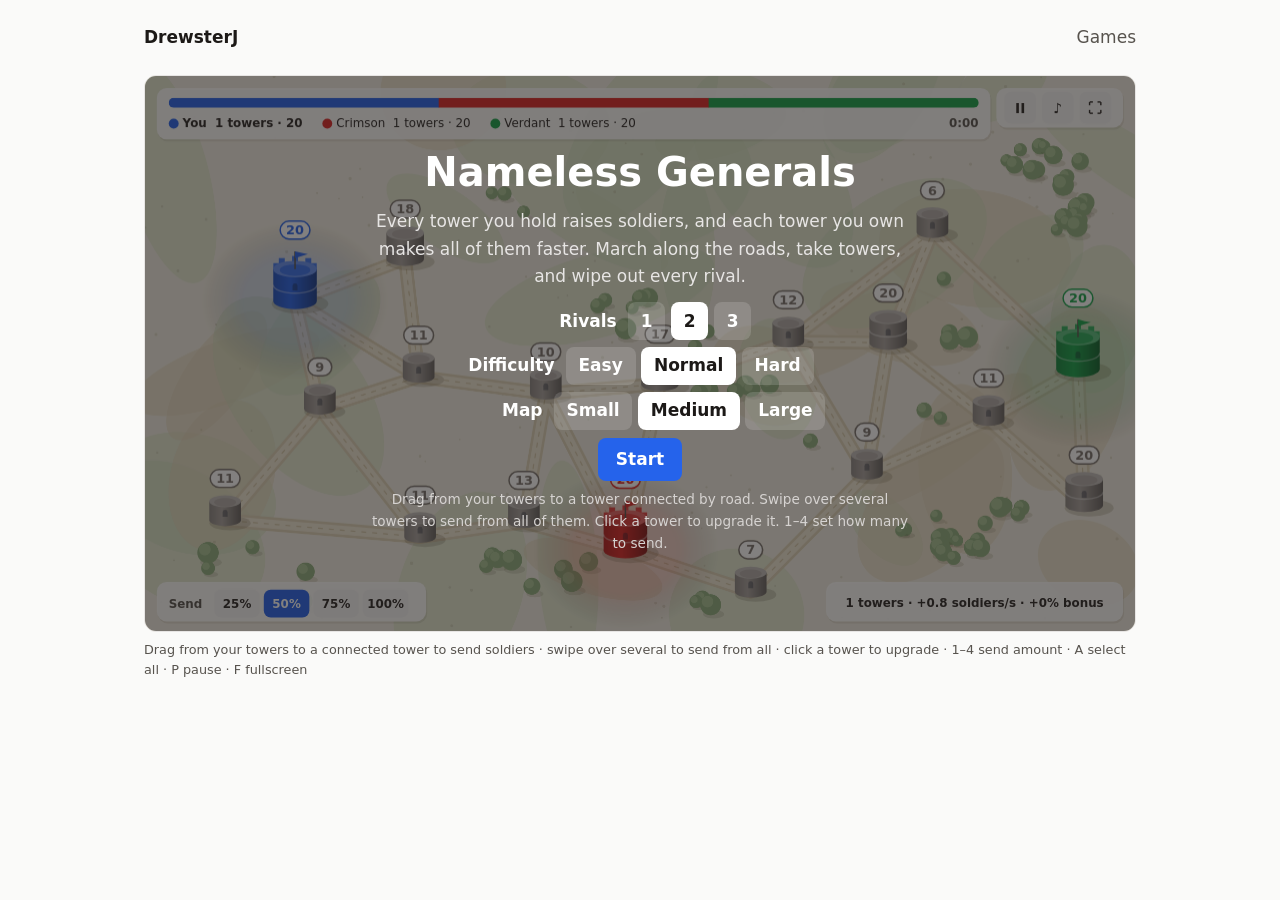
==== games/nameless-generals/index.html @ 7ff214dc "Add Nameless Generals, a real-time tower conquest game Towers joined by roads raise soldiers, faster" ====
<!doctype html>
<html lang="en">
<head>
  <meta charset="utf-8">
  <meta name="viewport" content="width=device-width, initial-scale=1">
  <title>Nameless Generals · DrewsterJ</title>
  <meta name="description" content="Nameless Generals: take towers, raise soldiers, and march them along the roads to conquer the map.">
  <link rel="icon" href="../../favicon.svg" type="image/svg+xml">
  <link rel="stylesheet" href="../../style.css">
  <link rel="stylesheet" href="game.css">
</head>
<body>
  <header class="site-header nw-header">
    <a class="brand" href="../../">DrewsterJ</a>
    <nav>
      <a href="../../#games">Games</a>
    </nav>
  </header>

  <main class="nw">
    <div id="stage" class="nw-stage">
      <canvas id="game" aria-label="Nameless Generals. Drag from your towers to a connected tower to send soldiers. P pauses."></canvas>
      <div id="overlay" class="nw-overlay"></div>
    </div>
    <p class="nw-hint">Drag from your towers to a connected tower to send soldiers · swipe over several to send from all · click a tower to upgrade · 1–4 send amount · A select all · P pause · F fullscreen</p>
  </main>

  <script src="game.js"></script>
</body>
</html>
---- style.css ----
:root {
  --bg: #fafaf9;
  --fg: #1c1917;
  --muted: #57534e;
  --accent: #2563eb;
  --on-accent: #ffffff;
  --card: #ffffff;
  --border: #e7e5e4;
  --max: 44rem;
}

@media (prefers-color-scheme: dark) {
  :root {
    --bg: #111110;
    --fg: #f5f5f4;
    --muted: #a8a29e;
    --accent: #60a5fa;
    --on-accent: #0b1220;
    --card: #1c1b1a;
    --border: #2e2c2a;
  }
}

*,
*::before,
*::after {
  box-sizing: border-box;
}

html {
  scroll-behavior: smooth;
}

body {
  margin: 0;
  background: var(--bg);
  color: var(--fg);
  font-family: system-ui, -apple-system, "Segoe UI", Roboto, sans-serif;
  font-size: 1.0625rem;
  line-height: 1.6;
}

a {
  color: var(--accent);
  text-decoration-thickness: 1px;
  text-underline-offset: 3px;
}

.site-header,
main,
.site-footer {
  max-width: var(--max);
  margin: 0 auto;
  padding: 0 1rem;
}

.site-header {
  display: flex;
  flex-wrap: wrap;
  gap: 1rem;
  align-items: center;
  justify-content: space-between;
  padding-top: 1.5rem;
  padding-bottom: 1.5rem;
}

.brand {
  color: var(--fg);
  font-weight: 700;
  text-decoration: none;
}

nav {
  display: flex;
  gap: 1.25rem;
}

nav a {
  color: var(--muted);
  text-decoration: none;
}

nav a:hover {
  color: var(--fg);
}

section {
  padding: 2rem 0;
}

.hero {
  padding-top: 4rem;
}

h1 {
  font-size: clamp(2rem, 6vw, 3rem);
  line-height: 1.1;
  margin: 0 0 1rem;
}

h2 {
  font-size: 1.25rem;
  margin: 0 0 1rem;
}

h3 {
  font-size: 1.05rem;
  margin: 0 0 0.25rem;
}

.lede {
  color: var(--muted);
  font-size: 1.2rem;
  margin: 0;
}

.section-head p {
  color: var(--muted);
  margin: -0.5rem 0 1.25rem;
}

.games {
  list-style: none;
  padding: 0;
  margin: 0;
  display: grid;
  gap: 1rem;
  grid-template-columns: repeat(auto-fill, minmax(12.5rem, 1fr));
}

.game {
  display: flex;
  flex-direction: column;
  height: 100%;
  background: var(--card);
  border: 1px solid var(--border);
  border-radius: 0.75rem;
  overflow: hidden;
  color: inherit;
  text-decoration: none;
  transition: transform 0.2s ease, box-shadow 0.2s ease, border-color 0.2s ease;
}

.game:hover,
.game:focus-visible {
  transform: translateY(-2px);
  border-color: var(--accent);
  box-shadow: 0 10px 22px -12px rgb(0 0 0 / 0.35);
}

.game:focus-visible {
  outline: 2px solid var(--accent);
  outline-offset: 3px;
}

.game-thumb {
  position: relative;
  overflow: hidden;
  background: #111;
  aspect-ratio: 16 / 9;
}

.game-thumb img {
  display: block;
  width: 100%;
  height: 100%;
  object-fit: cover;
  object-position: center 75%;
  transition: transform 0.4s ease;
}

.game:hover .game-thumb img {
  transform: scale(1.05);
}

.badge {
  position: absolute;
  top: 0.5rem;
  left: 0.5rem;
  padding: 0.1rem 0.45rem;
  border-radius: 999px;
  background: rgb(0 0 0 / 0.65);
  color: #fef3c7;
  font-size: 0.68rem;
  font-weight: 600;
  letter-spacing: 0.02em;
}

.game-body {
  display: flex;
  flex-direction: column;
  flex: 1;
  gap: 0.4rem;
  padding: 0.75rem 0.85rem 0.85rem;
}

.game-body h3 {
  font-size: 1.05rem;
  margin: 0;
}

.game-body p {
  margin: 0;
  color: var(--muted);
  font-size: 0.85rem;
  line-height: 1.45;
  display: -webkit-box;
  -webkit-line-clamp: 3;
  -webkit-box-orient: vertical;
  overflow: hidden;
}

.tags {
  list-style: none;
  padding: 0;
  margin: 0;
  display: flex;
  flex-wrap: wrap;
  gap: 0.3rem;
}

.tags li {
  padding: 0 0.45rem;
  border-radius: 999px;
  border: 1px solid var(--border);
  color: var(--muted);
  font-size: 0.68rem;
  font-weight: 600;
}

.play {
  margin-top: auto;
  padding-top: 0.25rem;
  color: var(--accent);
  font-weight: 600;
  font-size: 0.85rem;
}

@media (prefers-reduced-motion: reduce) {
  .game,
  .game-thumb img {
    transition: none;
  }

  .game:hover,
  .game:hover .game-thumb img {
    transform: none;
  }
}

.links {
  list-style: none;
  padding: 0;
  margin: 0;
  display: flex;
  flex-wrap: wrap;
  gap: 1.25rem;
}

.site-footer {
  border-top: 1px solid var(--border);
  color: var(--muted);
  font-size: 0.9rem;
  margin-top: 2rem;
  padding-top: 1.5rem;
  padding-bottom: 2rem;
}
---- games/nameless-generals/game.css ----
.nw-header,
.nw {
  max-width: 64rem;
}

.nw {
  margin: 0 auto;
  padding: 0 1rem 2rem;
  -webkit-user-select: none;
  user-select: none;
}

.nw-stage {
  position: relative;
  border-radius: 0.75rem;
  overflow: hidden;
  border: 1px solid var(--border);
  background: #000;
}

.nw-stage canvas {
  display: block;
  width: 100%;
  aspect-ratio: 1000 / 560;
  touch-action: manipulation;
}

/* Fullscreen: letterbox the canvas at its aspect ratio. */
.nw-stage:fullscreen {
  display: flex;
  align-items: center;
  justify-content: center;
  border: 0;
  border-radius: 0;
}

.nw-stage:fullscreen canvas {
  width: min(100vw, 178.57vh);
}

.nw-hint {
  margin: 0.5rem 0 0;
  font-size: 0.8rem;
  color: var(--muted);
}

.nw-overlay {
  position: absolute;
  inset: 0;
  display: none;
  align-items: center;
  justify-content: center;
  padding: 1rem;
  background: rgb(0 0 0 / 0.6);
  color: #fff;
  text-align: center;
  overflow-y: auto;
}

.nw-overlay.open {
  display: flex;
}

.nw-overlay h2 {
  font-size: clamp(1.5rem, 5vw, 2.5rem);
  margin: 0 0 0.25rem;
}

.nw-overlay p {
  margin: 0.25rem 0 0.75rem;
  color: #e7e5e4;
}

.nw-overlay .row {
  display: flex;
  flex-wrap: wrap;
  justify-content: center;
  gap: 0.5rem;
  margin: 0.5rem 0;
}

.nw-overlay button {
  font: inherit;
  padding: 0.5rem 1.1rem;
  font-weight: 600;
  background: #fff;
  color: #1c1917;
  border: 0;
  border-radius: 0.5rem;
  cursor: pointer;
}

.nw-overlay button.primary {
  background: var(--accent);
  color: #fff;
}

.nw-overlay .help {
  font-size: 0.85rem;
  color: #d6d3d1;
}

/* Nameless Generals: a light board. */
.nw-stage {
  background: #f1ede2;
}

.nw-overlay {
  background: rgb(28 25 23 / 0.55);
}

.nw-overlay button.primary {
  background: #2563eb;
}

.ng-panel {
  width: 100%;
  max-width: 34rem;
  margin: auto;
}

.ng-opt {
  display: flex;
  flex-wrap: wrap;
  align-items: center;
  justify-content: center;
  gap: 0.35rem;
  margin: 0.4rem 0;
}

.ng-opt span {
  min-width: 5.5rem;
  text-align: right;
  margin-right: 0.35rem;
  font-weight: 600;
}

.nw-overlay .ng-opt button {
  padding: 0.35rem 0.8rem;
  background: rgb(255 255 255 / 0.15);
  color: #fff;
}

.nw-overlay .ng-opt button.on {
  background: #fff;
  color: #1c1917;
}
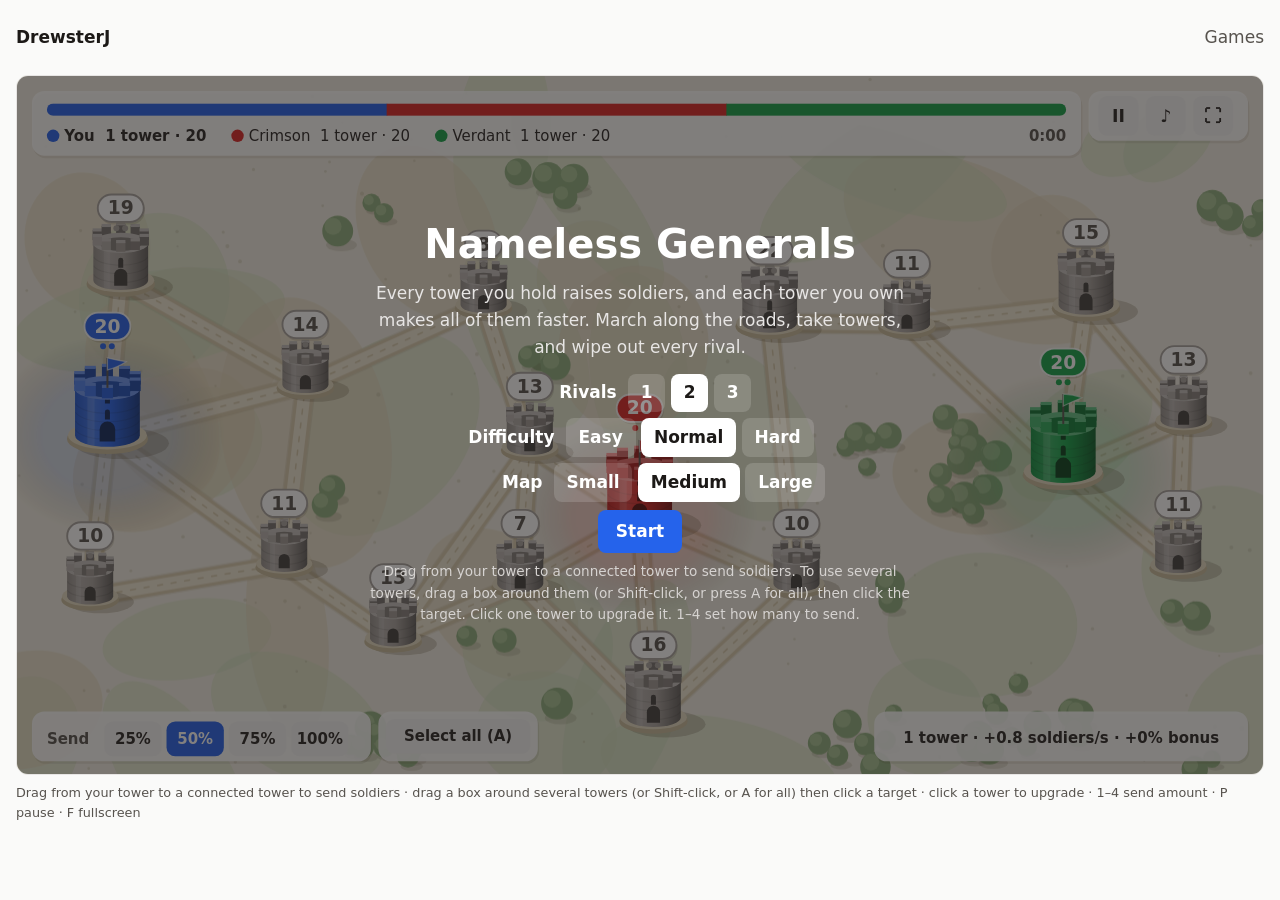
==== commit 3978aa21: "Nameless Generals: bigger, sharper, and easier group selection - The game now grows to fit the windo" ====
--- a/games/nameless-generals/index.html
+++ b/games/nameless-generals/index.html
@@ -22,7 +22,7 @@
       <canvas id="game" aria-label="Nameless Generals. Drag from your towers to a connected tower to send soldiers. P pauses."></canvas>
       <div id="overlay" class="nw-overlay"></div>
     </div>
-    <p class="nw-hint">Drag from your towers to a connected tower to send soldiers · swipe over several to send from all · click a tower to upgrade · 1–4 send amount · A select all · P pause · F fullscreen</p>
+    <p class="nw-hint">Drag from your tower to a connected tower to send soldiers · drag a box around several towers (or Shift-click, or A for all) then click a target · click a tower to upgrade · 1–4 send amount · P pause · F fullscreen</p>
   </main>
 
   <script src="game.js"></script>
--- a/games/nameless-generals/game.css
+++ b/games/nameless-generals/game.css
@@ -145,3 +145,10 @@
   background: #fff;
   color: #1c1917;
 }
+
+/* Use as much of the window as fits: the full width, or as wide as the
+   window's height allows at the game's 1000:560 shape. */
+.nw-header,
+.nw {
+  max-width: max(64rem, min(100%, calc((100vh - 9rem) * 1000 / 560 + 2rem)));
+}
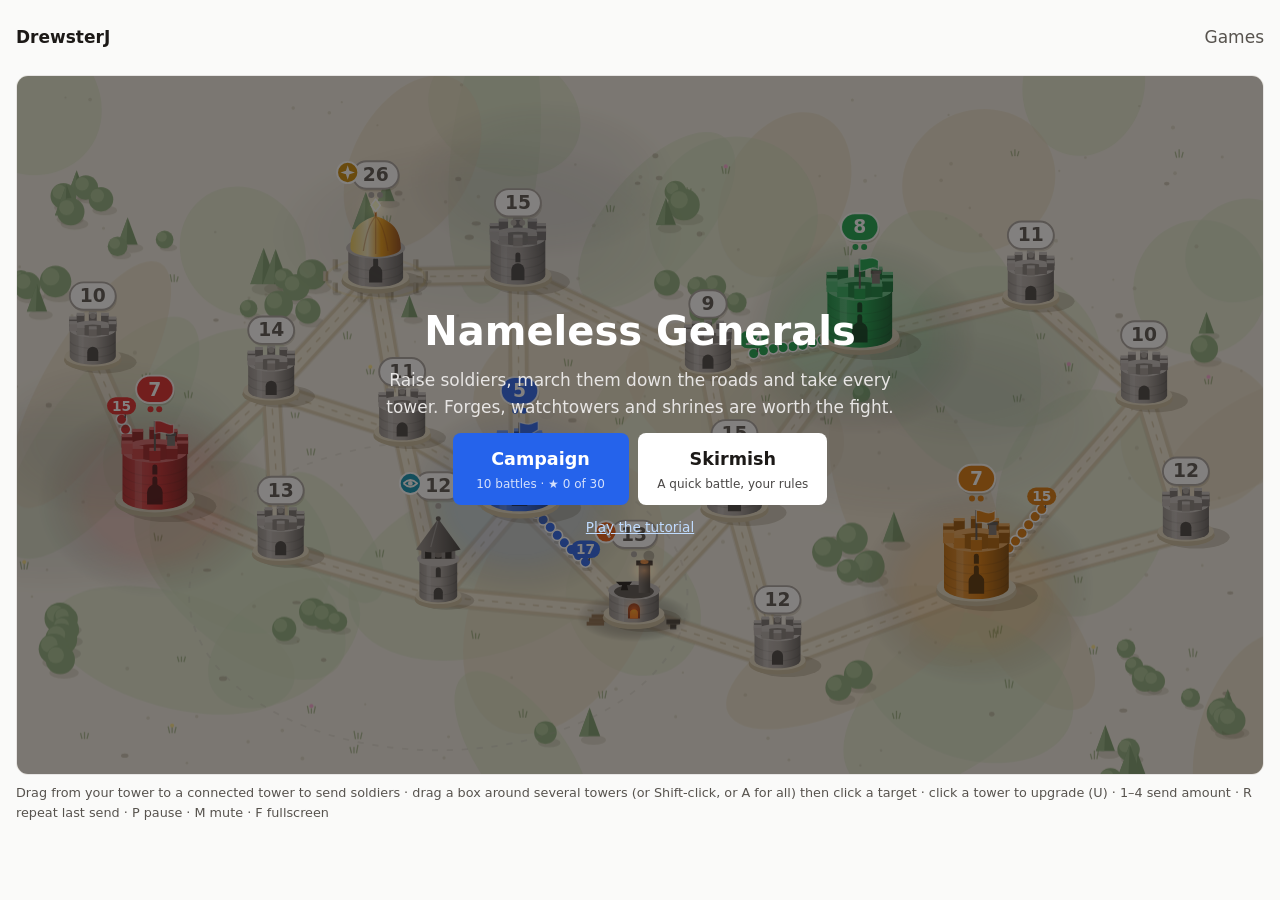
==== commit 0f50809d: "Upgrade all seven games: full-screen, sharper, more features and polish Every game now grows to fit " ====
--- a/games/nameless-generals/index.html
+++ b/games/nameless-generals/index.html
@@ -4,7 +4,7 @@
   <meta charset="utf-8">
   <meta name="viewport" content="width=device-width, initial-scale=1">
   <title>Nameless Generals · DrewsterJ</title>
-  <meta name="description" content="Nameless Generals: take towers, raise soldiers, and march them along the roads to conquer the map.">
+  <meta name="description" content="Nameless Generals: take towers, raise soldiers and march them along the roads to conquer the map. Ten-level campaign, skirmishes, forges, watchtowers and shrines.">
   <link rel="icon" href="../../favicon.svg" type="image/svg+xml">
   <link rel="stylesheet" href="../../style.css">
   <link rel="stylesheet" href="game.css">
@@ -22,7 +22,7 @@
       <canvas id="game" aria-label="Nameless Generals. Drag from your towers to a connected tower to send soldiers. P pauses."></canvas>
       <div id="overlay" class="nw-overlay"></div>
     </div>
-    <p class="nw-hint">Drag from your tower to a connected tower to send soldiers · drag a box around several towers (or Shift-click, or A for all) then click a target · click a tower to upgrade · 1–4 send amount · P pause · F fullscreen</p>
+    <p class="nw-hint">Drag from your tower to a connected tower to send soldiers · drag a box around several towers (or Shift-click, or A for all) then click a target · click a tower to upgrade (U) · 1–4 send amount · R repeat last send · P pause · M mute · F fullscreen</p>
   </main>
 
   <script src="game.js"></script>
--- a/games/nameless-generals/game.css
+++ b/games/nameless-generals/game.css
@@ -22,7 +22,7 @@
   display: block;
   width: 100%;
   aspect-ratio: 1000 / 560;
-  touch-action: manipulation;
+  touch-action: none; /* drags are orders, not page scrolls */
 }
 
 /* Fullscreen: letterbox the canvas at its aspect ratio. */
@@ -152,3 +152,187 @@
 .nw {
   max-width: max(64rem, min(100%, calc((100vh - 9rem) * 1000 / 560 + 2rem)));
 }
+
+/* Main menu: two big mode buttons. */
+.ng-modes {
+  display: flex;
+  flex-wrap: wrap;
+  justify-content: center;
+  gap: 0.6rem;
+  margin: 0.75rem 0;
+}
+
+.nw-overlay .ng-mode {
+  display: flex;
+  flex-direction: column;
+  align-items: center;
+  gap: 0.15rem;
+  min-width: 11rem;
+  padding: 0.7rem 1.2rem;
+  font-size: 1.1rem;
+}
+
+.ng-mode small {
+  font-size: 0.75rem;
+  font-weight: 500;
+  opacity: 0.8;
+}
+
+.nw-overlay .ng-link {
+  padding: 0;
+  background: none;
+  color: #bfdbfe;
+  text-decoration: underline;
+  font-weight: 500;
+}
+
+.ng-kicker {
+  margin: 0;
+  font-size: 0.75rem;
+  font-weight: 700;
+  letter-spacing: 0.08em;
+  text-transform: uppercase;
+  color: #fcd34d;
+}
+
+.nw-overlay .ng-goal {
+  display: inline-block;
+  padding: 0.3rem 0.8rem;
+  border-radius: 999px;
+  background: rgb(28 25 23 / 0.6);
+  color: #fde68a;
+  font-weight: 700;
+}
+
+/* Campaign level select. */
+.ng-panel.ng-campaign {
+  max-width: 46rem;
+}
+
+.ng-levels {
+  display: grid;
+  grid-template-columns: repeat(5, 1fr);
+  gap: 0.5rem;
+  margin: 0.75rem 0;
+}
+
+.nw-overlay .ng-level {
+  display: flex;
+  flex-direction: column;
+  align-items: center;
+  gap: 0.2rem;
+  padding: 0.55rem 0.4rem;
+  background: rgb(255 255 255 / 0.12);
+  color: #fff;
+  font-size: 0.8rem;
+  line-height: 1.2;
+  border: 1px solid rgb(255 255 255 / 0.18);
+  transition: transform 0.12s, background 0.12s;
+}
+
+.nw-overlay .ng-level:not(.locked):hover {
+  background: rgb(255 255 255 / 0.22);
+  transform: translateY(-2px);
+}
+
+.nw-overlay .ng-level.locked {
+  opacity: 0.45;
+  cursor: default;
+}
+
+.ng-level .num {
+  font-size: 1.3rem;
+  font-weight: 800;
+}
+
+/* Stars: gold when earned; on the results screen they pop in one by one. */
+.ng-stars {
+  display: inline-flex;
+  gap: 0.1em;
+  letter-spacing: 0;
+}
+
+.ng-stars i {
+  font-style: normal;
+  color: rgb(255 255 255 / 0.25);
+}
+
+.ng-stars i.on {
+  color: #fbbf24;
+  text-shadow: 0 0 6px rgb(251 191 36 / 0.6);
+}
+
+.ng-stars.anim {
+  font-size: clamp(2rem, 7vw, 3.2rem);
+  margin: 0.2rem 0;
+}
+
+.ng-stars.anim i.on {
+  animation: ng-star 0.5s cubic-bezier(0.3, 1.6, 0.5, 1) both;
+  animation-delay: var(--d);
+}
+
+@keyframes ng-star {
+  from {
+    transform: scale(0) rotate(-40deg);
+    opacity: 0;
+  }
+  to {
+    transform: scale(1) rotate(0);
+    opacity: 1;
+  }
+}
+
+@media (prefers-reduced-motion: reduce) {
+  .ng-stars.anim i.on {
+    animation: none;
+  }
+}
+
+/* Phones: the stage is short, so keep the menus compact. */
+@media (max-width: 40rem) {
+  .nw-overlay {
+    padding: 0.5rem;
+    font-size: 0.8rem;
+  }
+
+  .nw-overlay h2 {
+    font-size: 1.25rem;
+  }
+
+  .nw-overlay p {
+    margin: 0.15rem 0 0.4rem;
+  }
+
+  .nw-overlay .help {
+    font-size: 0.7rem;
+  }
+
+  .ng-levels {
+    grid-template-columns: repeat(5, 1fr);
+    gap: 0.3rem;
+    margin: 0.4rem 0;
+  }
+
+  .nw-overlay .ng-level {
+    padding: 0.3rem 0.1rem;
+  }
+
+  .ng-level b {
+    display: none;
+  }
+
+  .ng-level .num {
+    font-size: 1rem;
+  }
+
+  .nw-overlay .ng-mode {
+    min-width: 8rem;
+    padding: 0.45rem 0.8rem;
+    font-size: 0.95rem;
+  }
+
+  .nw-overlay button {
+    padding: 0.4rem 0.8rem;
+  }
+}
